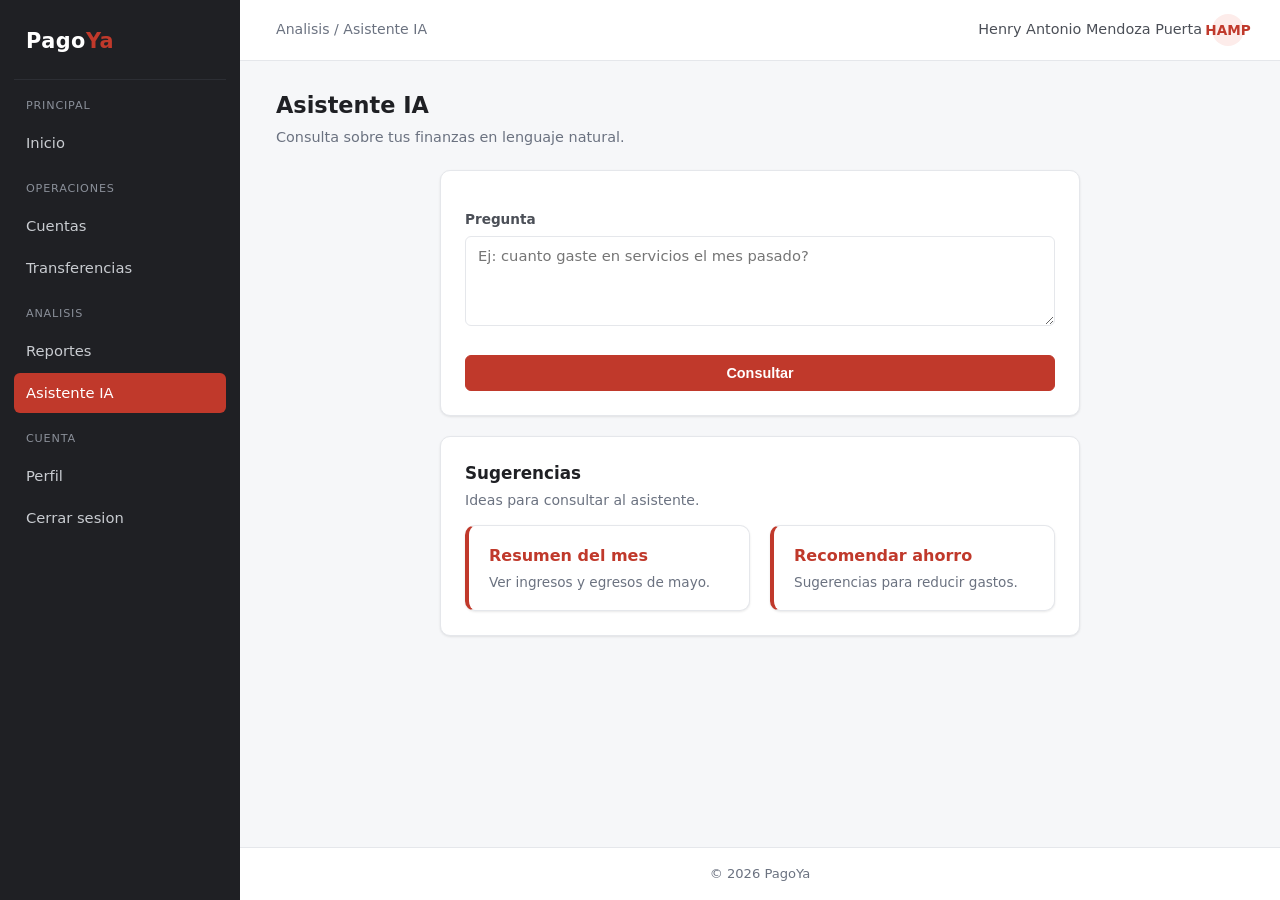
==== pages/assistant/assistant.html @ 1d9f2363 "first commit" ====
<!DOCTYPE html>
<html lang="es">
<head>
  <meta charset="UTF-8">
  <meta name="viewport" content="width=device-width, initial-scale=1">
  <title>PagoYa - Asistente IA</title>
  <link rel="stylesheet" href="../../css/style.css">
</head>
<body class="app-body">

  <!-- responsive design: menu hamburguesa (visible solo en movil) -->
  <input type="checkbox" id="nav-toggle" class="nav-toggle" hidden>
  <label for="nav-toggle" class="nav-toggle-btn">☰</label>

  <aside class="sidebar">
    <div class="brand">Pago<span>Ya</span></div>
    <nav>
      <div class="nav-section">
        <span class="nav-section-title">Principal</span>
        <a href="../dashboard/dashboard.html" class="nav-link">Inicio</a>
      </div>
      <div class="nav-section">
        <span class="nav-section-title">Operaciones</span>
        <a href="../account/list.html" class="nav-link">Cuentas</a>
        <a href="../transfer/list.html" class="nav-link">Transferencias</a>
      </div>
      <div class="nav-section">
        <span class="nav-section-title">Analisis</span>
        <a href="../reports/reports.html" class="nav-link">Reportes</a>
        <a href="assistant.html" class="nav-link active">Asistente IA</a>
      </div>
      <div class="nav-section">
        <span class="nav-section-title">Cuenta</span>
        <a href="../profile/profile.html" class="nav-link">Perfil</a>
        <a href="../../index.html" class="nav-link">Cerrar sesion</a>
      </div>
    </nav>
  </aside>

  <div class="layout">

    <header class="topbar">
      <span class="crumb">Analisis / Asistente IA</span>
      <div class="user">
        <span>Henry Antonio Mendoza Puerta</span>
        <span class="avatar">HAMP</span>
      </div>
    </header>

    <main>

      <div class="page-head">
        <h1 class="page-title">Asistente IA</h1>
        <p class="page-subtitle">Consulta sobre tus finanzas en lenguaje natural.</p>
      </div>

      <section class="panel panel-narrow">
        <form>
          <label for="pregunta">Pregunta</label>
          <textarea id="pregunta" rows="4" placeholder="Ej: cuanto gaste en servicios el mes pasado?"></textarea>

          <div class="form-actions">
            <button type="submit" class="btn">Consultar</button>
          </div>
        </form>
      </section>

      <section class="panel panel-narrow">
        <h2 class="panel-title">Sugerencias</h2>
        <p class="panel-subtitle">Ideas para consultar al asistente.</p>
        <div class="grid-2">
          <a href="#" class="quick">
            <h3>Resumen del mes</h3>
            <p>Ver ingresos y egresos de mayo.</p>
          </a>
          <a href="#" class="quick">
            <h3>Recomendar ahorro</h3>
            <p>Sugerencias para reducir gastos.</p>
          </a>
        </div>
      </section>

    </main>

    <footer>© 2026 PagoYa</footer>

  </div>

</body>
</html>
---- css/style.css ----
/* PagoYa - hoja de estilos
   Orden: tokens, base, componentes reutilizables (botones, formularios,
   tablas), paginas (auth, landing, app) y responsive al final. */

/* ----- Tokens: colores, sombras y radios usados en todo el sitio ----- */
:root {
  --rojo:        #c0392b;
  --rojo-oscuro: #96281b;
  --rojo-suave:  #fdecea;
  --texto:       #1f2024;
  --texto-2:    #4b4f57;
  --gris:        #6b7280;
  --gris-claro:  #f2f3f5;
  --borde:       #e5e7eb;
  --fondo:       #ffffff;
  --fondo-app:   #f6f7f9;
  --sidebar-bg:  #1f2024;
  --sidebar-tx:  #c9ccd1;
  --sidebar-mut: #8a8f99;
  --sombra:      0 1px 3px rgba(0, 0, 0, 0.06), 0 1px 2px rgba(0, 0, 0, 0.04);
  --sombra-md:   0 4px 16px rgba(0, 0, 0, 0.08);
  --radio:       10px;
  --radio-sm:    6px;
}

/* ----- Reset y base: aplican a todas las paginas ----- */
* {
  margin: 0;
  padding: 0;
  box-sizing: border-box;
}

body {
  font-family: "Segoe UI", system-ui, Arial, sans-serif;
  background-color: var(--fondo-app);
  color: var(--texto);
  line-height: 1.5;
  min-height: 100vh;
}

a {
  color: var(--rojo);
  text-decoration: none;
}

a:hover {
  text-decoration: underline;
}

h1, h2, h3 {
  color: var(--texto);
  font-weight: 600;
}

img,
video {
  max-width: 100%;
  height: auto;
  display: block;
}

/* ----- Botones: .btn base (rojo) + variantes ----- */
.btn {
  display: inline-block;
  padding: 9px 18px;
  background-color: var(--rojo);
  color: var(--fondo);
  border: 1px solid var(--rojo);
  border-radius: var(--radio-sm);
  font-size: 0.9rem;
  font-weight: 600;
  cursor: pointer;
  text-decoration: none;
  transition: background-color 0.15s ease;
}

.btn:hover {
  background-color: var(--rojo-oscuro);
  border-color: var(--rojo-oscuro);
  text-decoration: none;
}

/* Secundario: relleno blanco, texto rojo */
.btn-secundario {
  background-color: var(--fondo);
  color: var(--rojo);
}

.btn-secundario:hover {
  background-color: var(--rojo-suave);
  color: var(--rojo);
}

/* Outline: para fondos oscuros (barra del landing) */
.btn-outline {
  background-color: transparent;
  color: var(--fondo);
  border-color: rgba(255, 255, 255, 0.45);
}

.btn-outline:hover {
  background-color: rgba(255, 255, 255, 0.12);
  border-color: var(--fondo);
  color: var(--fondo);
}

/* Ocupa todo el ancho / mas grande */
.btn-block {
  display: block;
  width: 100%;
  text-align: center;
}

.btn-grande {
  padding: 14px 28px;
  font-size: 1rem;
}

/* ----- Formularios: inputs, acciones, grilla y mensajes ----- */
label {
  display: block;
  margin-top: 14px;
  margin-bottom: 6px;
  font-weight: 600;
  font-size: 0.85rem;
  color: var(--texto-2);
}

input, select, textarea {
  width: 100%;
  padding: 10px 12px;
  border: 1px solid var(--borde);
  border-radius: var(--radio-sm);
  font-size: 0.92rem;
  background-color: var(--fondo);
  font-family: inherit;
}

input:focus, select:focus, textarea:focus {
  outline: none;
  border-color: var(--rojo);
  box-shadow: 0 0 0 3px var(--rojo-suave);
}

/* Botonera al pie del formulario */
.form-actions {
  margin-top: 22px;
  display: flex;
  gap: 10px;
}

.form-actions .btn {
  flex: 1;
}

/* Formulario en 2 columnas; .full ocupa la fila entera */
.form-grid {
  display: grid;
  grid-template-columns: 1fr 1fr;
  gap: 0 18px;
}

.form-grid .full {
  grid-column: 1 / -1;
}

/* Mensajes en pantalla (reemplazan a alert) */
.form-mensaje {
  margin: 0 0 16px;
  padding: 10px 14px;
  border-radius: 8px;
  font-size: 0.9rem;
}

.form-mensaje--error {
  background: #fdecea;
  color: #b3261e;
  border: 1px solid #f5c2c0;
}

.form-mensaje--exito {
  background: #e7f4ea;
  color: #1e7e34;
  border: 1px solid #b7dfc1;
}

/* ----- Tablas: contenedor con scroll, encabezado y filas ----- */
.tabla-wrap {
  overflow-x: auto;
  border: 1px solid var(--borde);
  border-radius: var(--radio);
  background-color: var(--fondo);
}

table {
  width: 100%;
  border-collapse: collapse;
  font-size: 0.9rem;
}

thead {
  background-color: var(--gris-claro);
}

th, td {
  text-align: left;
  padding: 12px 16px;
  border-bottom: 1px solid var(--borde);
}

th {
  color: var(--texto-2);
  font-weight: 600;
  font-size: 0.78rem;
  text-transform: uppercase;
  letter-spacing: 0.6px;
}

tbody tr:hover {
  background-color: var(--gris-claro);
}

tbody tr:last-child td {
  border-bottom: none;
}

/* Enlaces de la columna de acciones (Editar / Eliminar) */
td.acciones a {
  margin-right: 12px;
  font-size: 0.85rem;
  font-weight: 600;
}

/* ===== Paginas auth (login / registro): panel oscuro + formulario ===== */
.auth-body {
  display: flex;
  min-height: 100vh;
}

/* Panel lateral oscuro (mismo fondo que el CTA del landing) */
.auth-side {
  flex: 1;
  background-color: var(--sidebar-bg);
  color: var(--fondo);
  display: flex;
  flex-direction: column;
  justify-content: center;
  padding: 48px;
}

/* Logo igual al landing; enlaza de vuelta a la portada */
.auth-side-logo {
  font-size: 1.9rem;
  font-weight: 700;
  color: var(--fondo);
  letter-spacing: 0.5px;
  margin-bottom: 14px;
}

.auth-side-logo span {
  color: var(--rojo);
}

.auth-side-logo:hover {
  text-decoration: none;
}

.auth-side-text {
  color: rgba(255, 255, 255, 0.78);
  font-size: 1.05rem;
  max-width: 360px;
}

/* Lado del formulario: centra la tarjeta */
.auth-main {
  flex: 1;
  display: flex;
  align-items: center;
  justify-content: center;
  padding: 24px;
}

.auth-card {
  width: 100%;
  max-width: 400px;
  background-color: var(--fondo);
  border-radius: var(--radio);
  box-shadow: var(--sombra-md);
  padding: 36px 32px;
}

.auth-card h2 {
  font-size: 1.15rem;
  margin-bottom: 4px;
}

.auth-card .subtitulo {
  color: var(--gris);
  font-size: 0.88rem;
  margin-bottom: 18px;
}

/* Pie de la tarjeta: "Ya tenes cuenta?" */
.form-foot {
  text-align: center;
  margin-top: 18px;
  font-size: 0.88rem;
  color: var(--gris);
}

/* ===== Landing (index.html) ===== */
.landing-body {
  background-color: var(--fondo);
  color: var(--texto);
}

/* Bloque superior oscuro: la barra y el hero comparten el fondo */
.landing-top {
  background-color: var(--sidebar-bg);
  color: var(--fondo);
}

.landing-nav {
  display: flex;
  align-items: center;
  justify-content: space-between;
  max-width: 1080px;
  margin: 0 auto;
  padding: 20px 24px;
}

/* Logo: "Pago" blanco + "Ya" rojo (igual que el sidebar) */
.landing-brand {
  font-size: 1.5rem;
  font-weight: 700;
  color: var(--fondo);
  letter-spacing: 0.5px;
}

.landing-brand span {
  color: var(--rojo);
}

.landing-menu {
  display: flex;
  align-items: center;
  gap: 20px;
}

/* Hero: titular grande y CTA sobre el fondo oscuro */
.hero {
  text-align: center;
  padding: 48px 24px 88px;
}

.hero-title {
  color: var(--fondo);
  font-size: 2.6rem;
  line-height: 1.15;
  max-width: 640px;
  margin: 0 auto 16px;
}

.hero-subtitle {
  color: rgba(255, 255, 255, 0.78);
  font-size: 1.1rem;
  max-width: 600px;
  margin: 0 auto 32px;
}

.hero-cta {
  display: flex;
  gap: 12px;
  justify-content: center;
  flex-wrap: wrap;
}

/* Caracteristicas: 3 tarjetas de "que hace" */
.features {
  display: grid;
  grid-template-columns: repeat(3, 1fr);
  gap: 24px;
  max-width: 1080px;
  margin: 0 auto;
  padding: 24px 24px 64px;
}

.feature {
  background-color: var(--fondo);
  border: 1px solid var(--borde);
  border-radius: var(--radio);
  box-shadow: var(--sombra);
  padding: 28px 24px;
  text-align: center;
}

.feature h3 {
  font-size: 1.1rem;
  margin-bottom: 8px;
}

.feature p {
  color: var(--gris);
  font-size: 0.95rem;
}

/* Beneficios: lista en 2 columnas con acento rojo a la izquierda */
.benefits {
  background-color: var(--fondo-app);
  padding: 64px 24px;
}

.benefits-title {
  text-align: center;
  font-size: 1.8rem;
  margin-bottom: 32px;
}

.benefits-list {
  list-style: none;
  max-width: 880px;
  margin: 0 auto;
  display: grid;
  grid-template-columns: 1fr 1fr;
  gap: 18px;
}

.benefits-list li {
  background-color: var(--fondo);
  border-left: 3px solid var(--rojo);
  border-radius: var(--radio-sm);
  box-shadow: var(--sombra);
  padding: 18px 20px;
  color: var(--texto-2);
}

.benefits-list strong {
  display: block;
  color: var(--texto);
  margin-bottom: 4px;
}

/* Llamado final: franja oscura con boton rojo */
.cta-final {
  background-color: var(--sidebar-bg);
  color: var(--fondo);
  text-align: center;
  padding: 64px 24px;
}

.cta-final h2 {
  color: var(--fondo);
  font-size: 1.8rem;
  margin-bottom: 10px;
}

.cta-final p {
  color: rgba(255, 255, 255, 0.78);
  margin-bottom: 28px;
}

.landing-footer {
  text-align: center;
  color: var(--gris);
  font-size: 0.9rem;
  padding: 28px 24px;
}

/* ===== App (paginas internas con sidebar) ===== */

/* Estructura: sidebar a la izquierda + columna de contenido */
.app-body {
  display: flex;
  min-height: 100vh;
}

.layout {
  flex: 1;
  display: flex;
  flex-direction: column;
  min-width: 0;
}

main {
  flex: 1;
  padding: 28px 36px;
  max-width: 1100px;
  width: 100%;
  margin: 0 auto;
}

/* Menu lateral fijo y sus enlaces */
.sidebar {
  width: 240px;
  background-color: var(--sidebar-bg);
  color: var(--sidebar-tx);
  display: flex;
  flex-direction: column;
  padding: 22px 14px;
  flex-shrink: 0;
}

.sidebar .brand {
  font-size: 1.3rem;
  font-weight: 700;
  color: #ffffff;
  padding: 4px 12px 22px;
  border-bottom: 1px solid #2c2e34;
  margin-bottom: 18px;
  letter-spacing: 0.5px;
}

.sidebar .brand span {
  color: var(--rojo);
}

.sidebar nav {
  display: flex;
  flex-direction: column;
  gap: 18px;
}

.nav-section {
  display: flex;
  flex-direction: column;
  gap: 2px;
}

.nav-section-title {
  font-size: 0.7rem;
  text-transform: uppercase;
  letter-spacing: 0.8px;
  color: var(--sidebar-mut);
  padding: 0 12px 6px;
}

.nav-link {
  display: block;
  padding: 9px 12px;
  border-radius: var(--radio-sm);
  color: var(--sidebar-tx);
  font-size: 0.92rem;
  transition: background-color 0.15s ease, color 0.15s ease;
}

.nav-link:hover {
  background-color: #2c2e34;
  color: #ffffff;
  text-decoration: none;
}

.nav-link.active {
  background-color: var(--rojo);
  color: #ffffff;
}

/* Barra superior: migas de pan + usuario/avatar */
header.topbar {
  background-color: var(--fondo);
  border-bottom: 1px solid var(--borde);
  padding: 14px 36px;
  display: flex;
  align-items: center;
  justify-content: space-between;
}

.topbar .crumb {
  color: var(--gris);
  font-size: 0.88rem;
}

.topbar .user {
  display: flex;
  align-items: center;
  gap: 10px;
  color: var(--texto-2);
  font-size: 0.9rem;
}

.avatar {
  width: 32px;
  height: 32px;
  border-radius: 50%;
  background-color: var(--rojo-suave);
  color: var(--rojo);
  display: inline-flex;
  align-items: center;
  justify-content: center;
  font-weight: 700;
  font-size: 0.85rem;
}

/* Encabezado de cada pagina interna */
.page-head {
  margin-bottom: 22px;
}

.page-title {
  font-size: 1.4rem;
  margin-bottom: 4px;
}

.page-subtitle {
  color: var(--gris);
  font-size: 0.9rem;
}

/* Pie de las paginas internas */
footer {
  padding: 16px 36px;
  border-top: 1px solid var(--borde);
  background-color: var(--fondo);
  color: var(--gris);
  font-size: 0.82rem;
  text-align: center;
}

/* ----- Paneles: caja blanca contenedora ----- */
.panel {
  background-color: var(--fondo);
  border: 1px solid var(--borde);
  border-radius: var(--radio);
  box-shadow: var(--sombra);
  padding: 24px;
}

.panel + .panel {
  margin-top: 20px;
}

/* Panel angosto y centrado (formularios) */
.panel-narrow {
  max-width: 640px;
  margin-left: auto;
  margin-right: auto;
}

.panel-title {
  font-size: 1.05rem;
  margin-bottom: 4px;
}

.panel-subtitle {
  color: var(--gris);
  font-size: 0.88rem;
  margin-bottom: 14px;
}

/* Dos paneles lado a lado */
.grid-2 {
  display: grid;
  grid-template-columns: 1fr 1fr;
  gap: 20px;
  align-items: start;
}

/* ----- Widgets del dashboard ----- */

/* Tarjetas de estadisticas (4 en fila) */
.stats {
  display: grid;
  grid-template-columns: repeat(4, 1fr);
  gap: 18px;
  margin-bottom: 22px;
}

.stat {
  background-color: var(--fondo);
  border: 1px solid var(--borde);
  border-radius: var(--radio);
  padding: 18px 20px;
  box-shadow: var(--sombra);
}

.stat .label {
  color: var(--gris);
  font-size: 0.8rem;
  text-transform: uppercase;
  letter-spacing: 0.6px;
  margin-bottom: 8px;
}

.stat .value {
  font-size: 1.5rem;
  font-weight: 700;
  color: var(--texto);
}

.stat .delta {
  font-size: 0.8rem;
  color: var(--gris);
  margin-top: 4px;
}

/* Accesos rapidos (tarjetas con borde rojo) */
.quick-actions {
  display: grid;
  grid-template-columns: repeat(3, 1fr);
  gap: 16px;
  margin-bottom: 22px;
}

.quick {
  background-color: var(--fondo);
  border: 1px solid var(--borde);
  border-left: 4px solid var(--rojo);
  border-radius: var(--radio);
  padding: 18px 20px;
  box-shadow: var(--sombra);
  transition: transform 0.15s ease, box-shadow 0.15s ease;
}

.quick:hover {
  transform: translateY(-2px);
  box-shadow: var(--sombra-md);
  text-decoration: none;
}

.quick h3 {
  color: var(--rojo);
  font-size: 1rem;
  margin-bottom: 4px;
}

.quick p {
  color: var(--gris);
  font-size: 0.85rem;
}

/* ----- Toolbar: buscador + boton de las listas ----- */
.toolbar {
  display: flex;
  align-items: center;
  justify-content: space-between;
  gap: 16px;
  margin-bottom: 18px;
}

.filtro {
  flex: 1;
  max-width: 360px;
  padding: 9px 14px;
  border: 1px solid var(--borde);
  border-radius: var(--radio-sm);
  font-size: 0.9rem;
  background-color: var(--fondo);
}

.filtro:focus {
  outline: none;
  border-color: var(--rojo);
  box-shadow: 0 0 0 3px var(--rojo-suave);
}

/* Boton hamburguesa: oculto en desktop, visible en movil */
.nav-toggle {
  display: none;
}

.nav-toggle-btn {
  display: none;
  cursor: pointer;
  user-select: none;
}

/* ===== Responsive ===== */

/* Tablet: sidebar mas angosto, grillas a 2 columnas */
@media (max-width: 1024px) {
  .sidebar {
    width: 200px;
  }

  .stats {
    grid-template-columns: repeat(2, 1fr);
  }

  .quick-actions {
    grid-template-columns: repeat(2, 1fr);
  }

  main {
    padding: 24px;
  }
}

/* Movil: sidebar deslizable con el boton hamburguesa, todo a 1 columna */
@media (max-width: 760px) {
  .features,
  .benefits-list {
    grid-template-columns: 1fr;
  }

  .hero-title {
    font-size: 2rem;
  }

  /* Auth: panel oscuro arriba, formulario abajo */
  .auth-body {
    flex-direction: column;
  }

  .auth-side {
    padding: 32px 24px;
  }
}

@media (max-width: 640px) {
  .nav-toggle-btn {
    display: flex;
    position: fixed;
    top: 10px;
    left: 10px;
    z-index: 110;
    width: 42px;
    height: 42px;
    background-color: var(--sidebar-bg);
    color: #fff;
    border-radius: var(--radio-sm);
    align-items: center;
    justify-content: center;
    font-size: 1.4rem;
  }

  .sidebar {
    position: fixed;
    top: 0;
    left: 0;
    width: 240px;
    height: 100vh;
    flex-direction: column;
    padding: 22px 14px;
    transform: translateX(-100%);
    transition: transform 0.25s ease;
    z-index: 100;
    overflow-y: auto;
  }

  .nav-toggle:checked ~ .sidebar {
    transform: translateX(0);
  }

  header.topbar {
    padding: 12px 16px 12px 64px;
  }

  main {
    padding: 16px;
  }

  .stats,
  .quick-actions,
  .form-grid {
    grid-template-columns: 1fr;
  }

  .toolbar {
    flex-direction: column;
    align-items: stretch;
  }

  .filtro {
    max-width: 100%;
  }

  .auth-card {
    padding: 28px 22px;
  }

  .page-title {
    font-size: 1.2rem;
  }

  .stat .value {
    font-size: 1.3rem;
  }
}
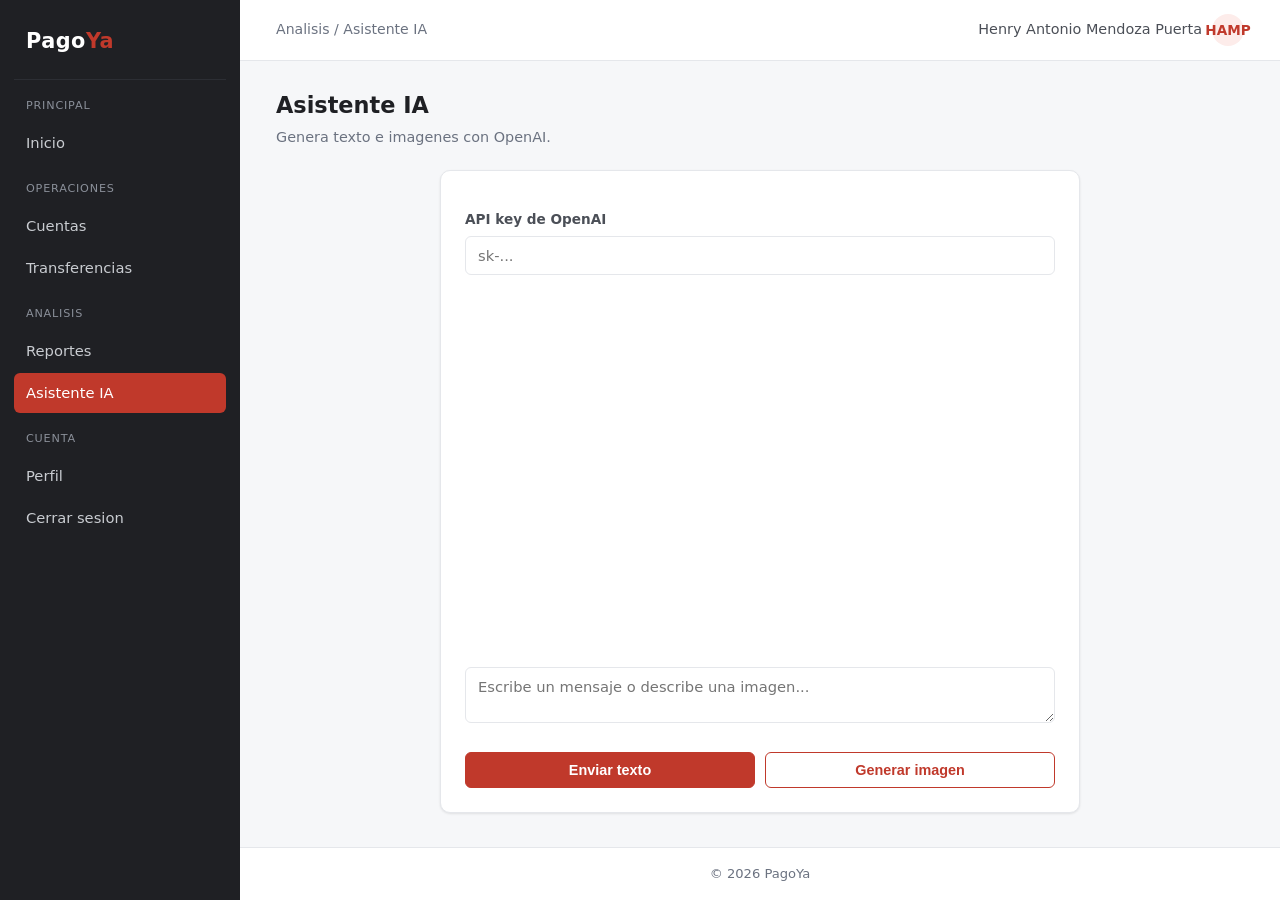
==== commit 7ed754ee: "assitente IA" ====
--- a/pages/assistant/assistant.html
+++ b/pages/assistant/assistant.html
@@ -51,33 +51,27 @@
 
       <div class="page-head">
         <h1 class="page-title">Asistente IA</h1>
-        <p class="page-subtitle">Consulta sobre tus finanzas en lenguaje natural.</p>
+        <p class="page-subtitle">Genera texto e imagenes con OpenAI.</p>
       </div>
 
       <section class="panel panel-narrow">
-        <form>
-          <label for="pregunta">Pregunta</label>
-          <textarea id="pregunta" rows="4" placeholder="Ej: cuanto gaste en servicios el mes pasado?"></textarea>
+        <!-- Sin backend, cada persona usa SU propia API key (se guarda solo
+             en este navegador). En un sitio real iria en un servidor. -->
+        <label for="apiKey">API key de OpenAI</label>
+        <input type="password" id="apiKey" placeholder="sk-..." autocomplete="off">
+
+        <!-- Aqui se van acumulando los mensajes y las imagenes. -->
+        <div id="chat" class="chat"></div>
+
+        <form id="formChat">
+          <div class="form-mensaje" hidden></div>
+          <textarea id="pregunta" rows="2" placeholder="Escribe un mensaje o describe una imagen..."></textarea>
 
           <div class="form-actions">
-            <button type="submit" class="btn">Consultar</button>
+            <button type="submit" class="btn">Enviar texto</button>
+            <button type="button" id="btnImagen" class="btn btn-secundario">Generar imagen</button>
           </div>
         </form>
-      </section>
-
-      <section class="panel panel-narrow">
-        <h2 class="panel-title">Sugerencias</h2>
-        <p class="panel-subtitle">Ideas para consultar al asistente.</p>
-        <div class="grid-2">
-          <a href="#" class="quick">
-            <h3>Resumen del mes</h3>
-            <p>Ver ingresos y egresos de mayo.</p>
-          </a>
-          <a href="#" class="quick">
-            <h3>Recomendar ahorro</h3>
-            <p>Sugerencias para reducir gastos.</p>
-          </a>
-        </div>
       </section>
 
     </main>
@@ -86,5 +80,7 @@
 
   </div>
 
+  <script type="module" src="../../js/assistant/assistant.js"></script>
+
 </body>
 </html>
--- a/css/style.css
+++ b/css/style.css
@@ -184,6 +184,21 @@
   border: 1px solid #b7dfc1;
 }
 
+/* ----- Chat del Asistente IA ----- */
+
+/* La caja del chat, con scroll si hay muchos mensajes. */
+.chat {
+  height: 360px;
+  overflow-y: auto;
+  margin: 16px 0;
+}
+
+/* Cada mensaje: respeta los saltos de linea y se separa del siguiente. */
+.chat p {
+  white-space: pre-wrap;
+  margin: 0 0 12px;
+}
+
 /* ----- Tablas: contenedor con scroll, encabezado y filas ----- */
 .tabla-wrap {
   overflow-x: auto;
